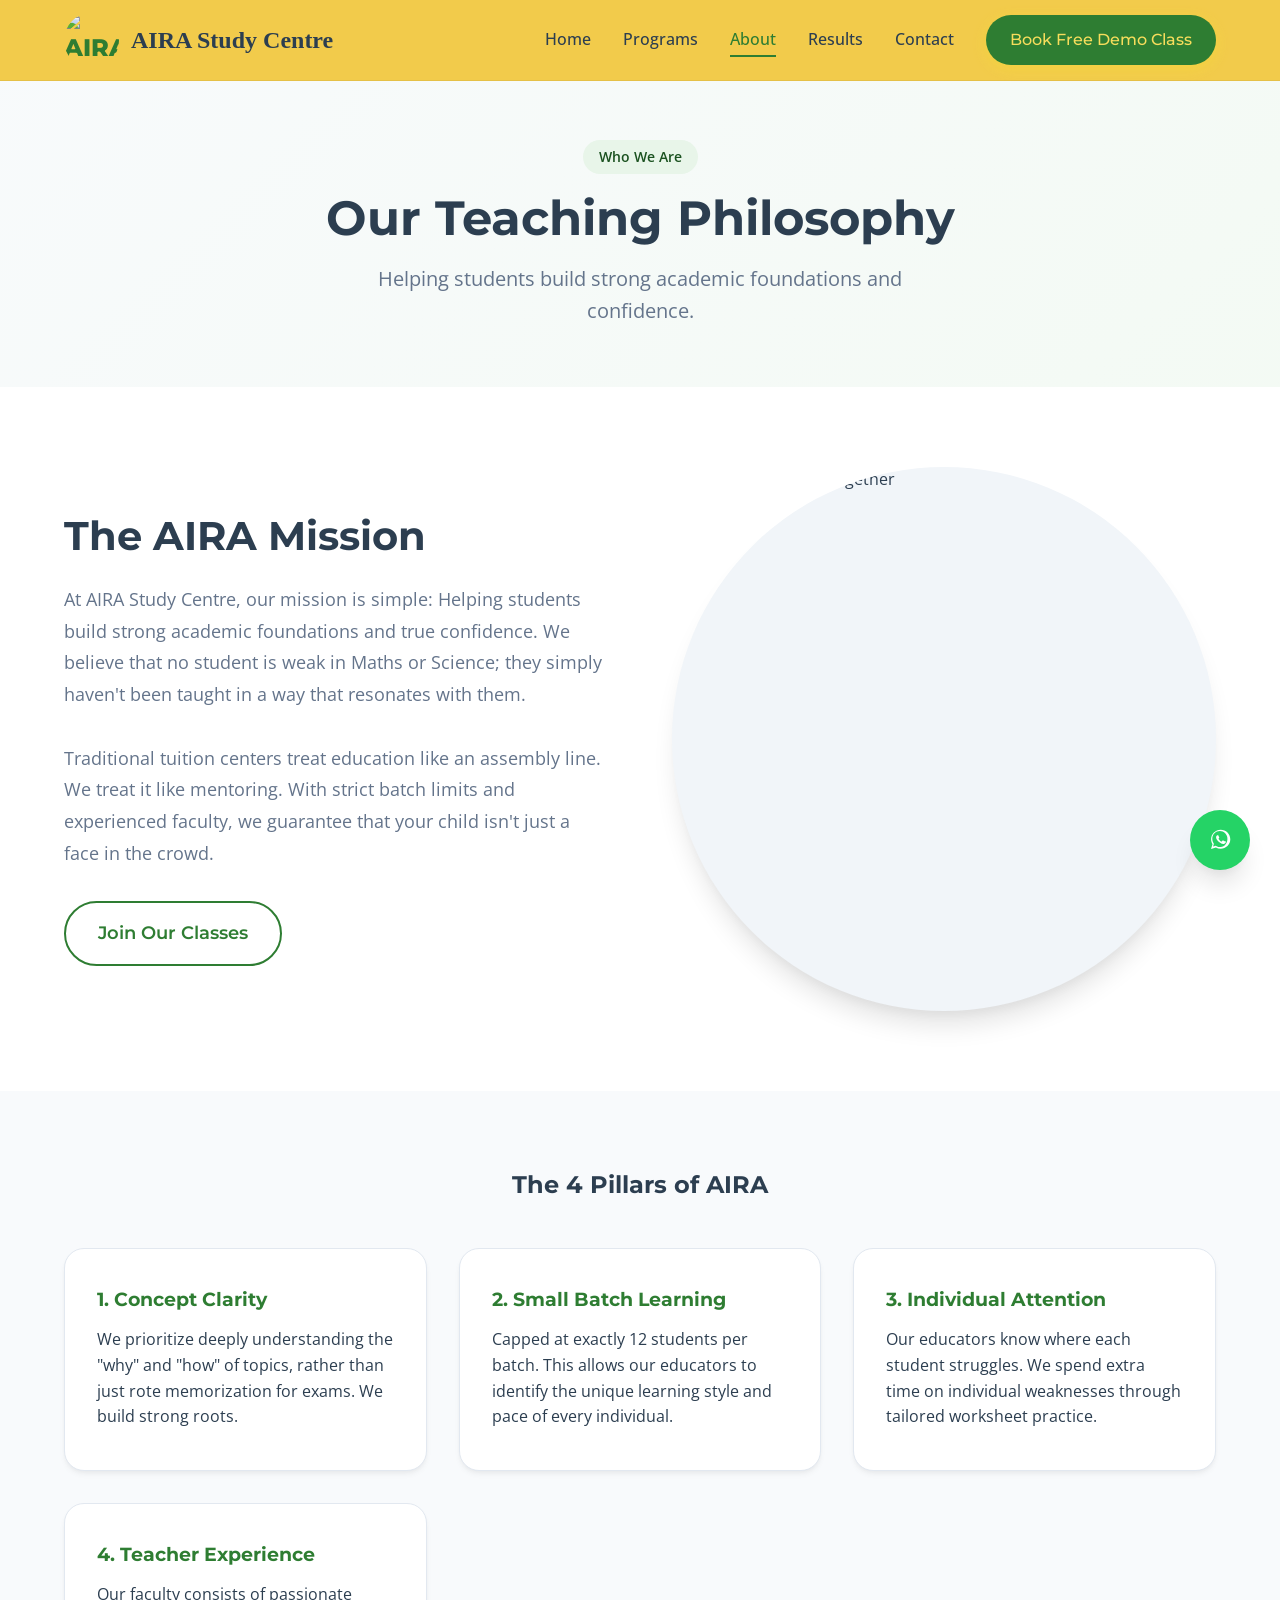
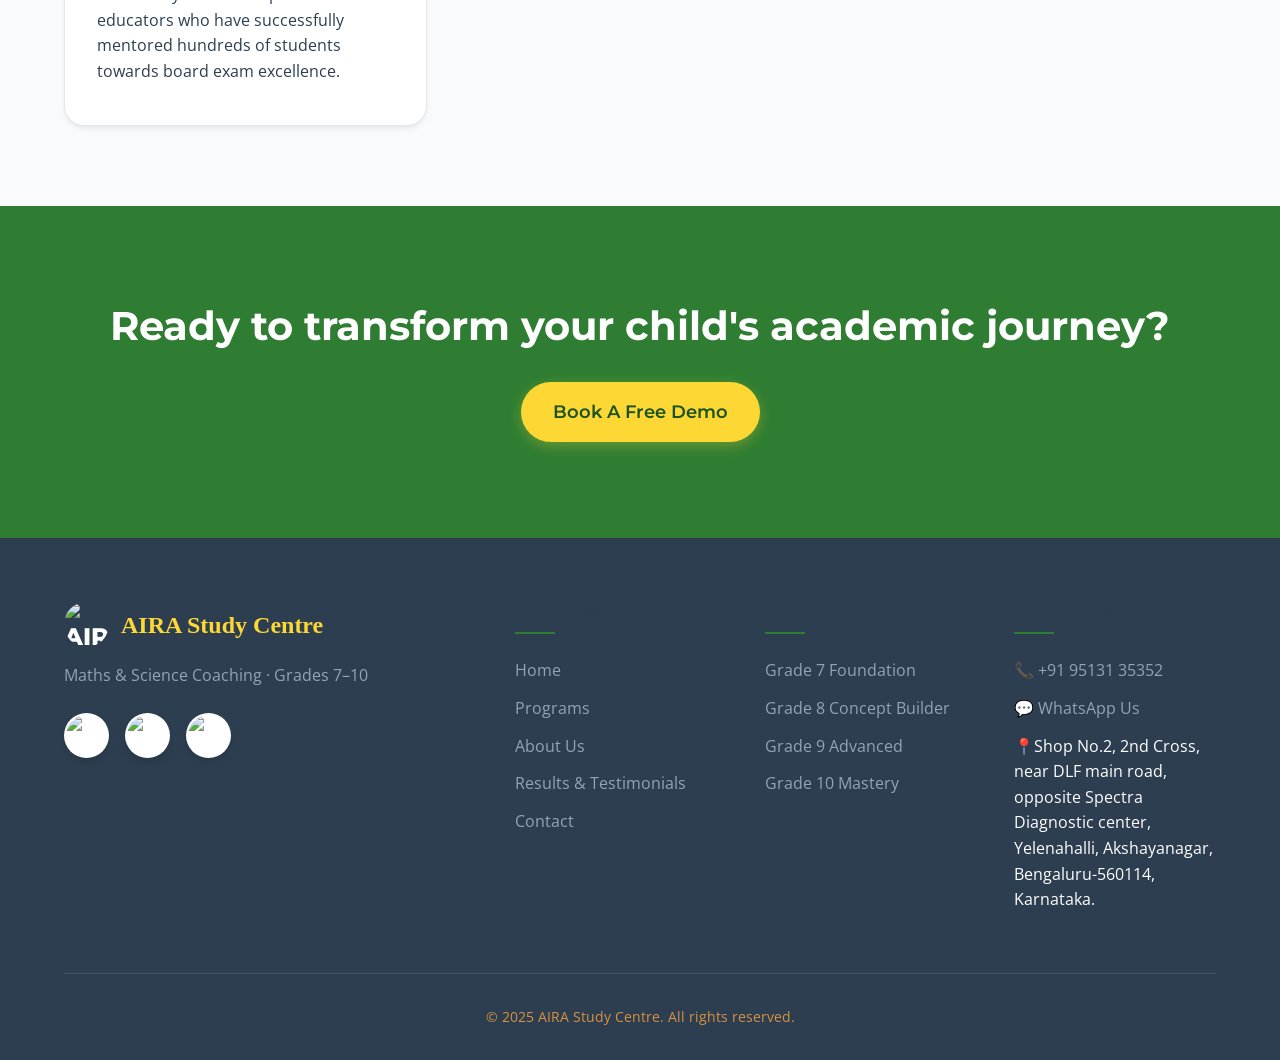
==== about.html @ 879f9d14 "Add files via upload" ====
<!DOCTYPE html>
<html lang="en">

<head>
    <meta charset="UTF-8">
    <meta name="viewport" content="width=device-width, initial-scale=1.0">
    <title>About Us | AIRA Study Centre</title>
    <link rel="stylesheet" href="style.css">
</head>

<body>

    <!-- Navigation Menu -->
    <nav class="navbar" id="navbar">
        <div class="container nav-inner">
            <a href="Aira_website.html" class="logo">
                <img src="Aira%20logo.png" alt="AIRA Logo" style="height: 55px; width: 55px; border-radius: 50%;">
                <span style="font-family: 'Libre Baskerville', serif; font-weight: 700;">AIRA Study Centre</span>
            </a>

            <button class="mobile-toggle" id="mobileToggle" aria-label="Toggle navigation">
                ☰
            </button>

            <div class="nav-links" id="navLinks">
                <a href="Aira_website.html">Home</a>
                <a href="programs.html">Programs</a>
                <a href="about.html" class="active">About</a>
                <a href="results.html">Results</a>
                <a href="contact.html">Contact</a>



                <div class="nav-actions">
                    <a href="contact.html" class="btn btn-primary" style="color: rgb(247, 221, 92);">Book Free Demo
                        Class</a>
                </div>
            </div>
        </div>
    </nav>

    <!-- Page Header -->
    <header class="page-header">
        <div class="container">
            <span class="section-tag">Who We Are</span>
            <h1 class="page-title">Our Teaching Philosophy</h1>
            <p class="page-subtitle">Helping students build strong academic foundations and confidence.</p>
        </div>
    </header>

    <section class="section">
        <div class="container">
            <div class="hero-grid">
                <div>
                    <h2 style="font-size: 2.5rem; margin-bottom: 1.5rem;">The AIRA Mission</h2>
                    <p style="font-size: 1.1rem; color: var(--text-muted); margin-bottom: 2rem; line-height: 1.8;">
                        At AIRA Study Centre, our mission is simple: Helping students build strong academic foundations
                        and true confidence. We believe that no student is weak in Maths or Science; they simply haven't
                        been taught in a way that resonates with them.
                    </p>
                    <p style="font-size: 1.1rem; color: var(--text-muted); margin-bottom: 2rem; line-height: 1.8;">
                        Traditional tuition centers treat education like an assembly line. We treat it like mentoring.
                        With strict batch limits and experienced faculty, we guarantee that your child isn't just a face
                        in the crowd.
                    </p>
                    <a href="contact.html" class="btn btn-outline btn-lg">Join Our Classes</a>
                </div>
                <div class="hero-image">
                    <div class="hero-img-wrap" style="aspect-ratio: 1; border-radius: 50%;">
                        <img src="https://images.unsplash.com/photo-1577896850844-59e312a0f8bf?auto=format&fit=crop&q=80&w=800"
                            alt="Students studying together" style="width: 100%; height: 100%; object-fit: cover;">
                    </div>
                </div>
            </div>
        </div>
    </section>

    <!-- Our Pillars -->
    <section class="section section-bg">
        <div class="container">
            <div class="section-header">
                <h2>The 4 Pillars of AIRA</h2>
            </div>
            <div class="problem-grid">
                <div class="problem-card" style="text-align: left;">
                    <h3 style="color: var(--primary); margin-bottom: 1rem;">1. Concept Clarity</h3>
                    <p>We prioritize deeply understanding the "why" and "how" of topics, rather than just rote
                        memorization for exams. We build strong roots.</p>
                </div>
                <div class="problem-card" style="text-align: left;">
                    <h3 style="color: var(--primary); margin-bottom: 1rem;">2. Small Batch Learning</h3>
                    <p>Capped at exactly 12 students per batch. This allows our educators to identify the unique
                        learning style and pace of every individual.</p>
                </div>
                <div class="problem-card" style="text-align: left;">
                    <h3 style="color: var(--primary); margin-bottom: 1rem;">3. Individual Attention</h3>
                    <p>Our educators know where each student struggles. We spend extra time on individual weaknesses
                        through tailored worksheet practice.</p>
                </div>
                <div class="problem-card" style="text-align: left;">
                    <h3 style="color: var(--primary); margin-bottom: 1rem;">4. Teacher Experience</h3>
                    <p>Our faculty consists of passionate educators who have successfully mentored hundreds of students
                        towards board exam excellence.</p>
                </div>
            </div>
        </div>
    </section>

    <!-- CTA -->
    <section class="cta-section">
        <div class="container">
            <h2>Ready to transform your child's academic journey?</h2>
            <div class="cta-btns">
                <a href="contact.html" class="btn btn-yellow btn-lg" style="color: var(--primary-dark)">Book A Free
                    Demo</a>
            </div>
        </div>
    </section>

    <!-- Footer -->
    <footer class="footer" style="margin-top: 0;">
        <div class="container">
            <div class="footer-grid">
                <div class="footer-brand">
                    <div class="logo">
                        <img src="Aira%20logo.png" alt="AIRA Logo"
                            style="height: 45px; width: 45px; border-radius: 50%;">
                        <span style="font-family: 'Libre Baskerville', serif; font-weight: 700;">AIRA Study
                            Centre</span>
                    </div>
                    <p>Maths & Science Coaching · Grades 7–10</p>
                    <div class="footer-socials">
                        <a href="https://www.facebook.com/airastudy.neetusharma/" target="_blank" title="Facebook">
                            <img src="FB.png" alt="Facebook">
                        </a>
                        <a href="https://www.instagram.com/airastudycentre/" target="_blank" title="Instagram">
                            <img src="IG.jpg" alt="Instagram">
                        </a>
                        <a href="https://www.youtube.com/@airastudycentre" target="_blank" title="YouTube">
                            <img src="YT.png" alt="YouTube">
                        </a>
                    </div>
                </div>
                <div>
                    <h4 class="footer-title">Quick Links</h4>
                    <ul class="footer-links">
                        <li><a href="Aira_website.html">Home</a></li>
                        <li><a href="programs.html">Programs</a></li>
                        <li><a href="about.html">About Us</a></li>
                        <li><a href="results.html">Results & Testimonials</a></li>
                        <li><a href="contact.html">Contact</a></li>
                    </ul>
                </div>
                <div>
                    <h4 class="footer-title">Programs</h4>
                    <ul class="footer-links">
                        <li><a href="programs.html">Grade 7 Foundation</a></li>
                        <li><a href="programs.html">Grade 8 Concept Builder</a></li>
                        <li><a href="programs.html">Grade 9 Advanced</a></li>
                        <li><a href="programs.html">Grade 10 Mastery</a></li>
                    </ul>
                </div>
                <div>
                    <h4 class="footer-title">Contact Us</h4>
                    <ul class="footer-links">
                        <li><a href="tel:+919513135352">📞 +91 95131 35352</a></li>
                        <li><a href="https://wa.me/919513135352?text=Hello,%20I%20want%20to%20know%20about%20AIRA%20Study%20Centre%20classes."
                                target="_blank">💬 WhatsApp Us</a></li>
                        <li>📍Shop No.2, 2nd Cross, near DLF main road, opposite
                            Spectra Diagnostic center, Yelenahalli, Akshayanagar, Bengaluru-560114, Karnataka.</li>
                    </ul>
                </div>
            </div>
            <div class="footer-bottom">
                <p>&copy; 2025 AIRA Study Centre. All rights reserved.</p>
            </div>
        </div>
    </footer>

    <!-- Floating WhatsApp -->
    <a href="https://wa.me/919999999999?text=Hello,%20I%20want%20to%20know%20about%20AIRA%20Study%20Centre%20classes."
        class="whatsapp-float" target="_blank" title="Chat on WhatsApp">
        <svg viewBox="0 0 32 32" fill="none" style="width: 32px; height: 32px;">
            <path
                d="M23.5 8.5C21.7 6.7 19.3 5.7 16.7 5.7C11.4 5.7 7.1 10 7.1 15.3C7.1 17.1 7.6 18.8 8.5 20.3L7 25L11.9 23.5C13.3 24.3 14.9 24.7 16.7 24.7C21.9 24.7 26.3 20.4 26.3 15.2C26.2 12.6 25.2 10.2 23.5 8.5ZM16.7 23.1C15.1 23.1 13.5 22.7 12.2 21.9L11.9 21.7L9.1 22.5L9.9 19.8L9.7 19.4C8.8 18 8.3 16.3 8.3 14.7C8.3 10.5 11.7 7.1 15.9 7.1C17.9 7.1 19.8 7.9 21.2 9.3C22.6 10.7 23.4 12.6 23.4 14.6C23.8 18.7 20.5 23.1 16.7 23.1ZM20.5 17.2C20.3 17.1 19.2 16.5 19 16.5C18.8 16.4 18.7 16.4 18.5 16.6C18.4 16.8 17.9 17.3 17.8 17.5C17.7 17.6 17.5 17.7 17.3 17.5C17.1 17.4 16.5 17.2 15.8 16.5C15.2 15.9 14.8 15.2 14.6 15C14.5 14.8 14.6 14.6 14.7 14.5L15 14.1C15.1 14 15.1 13.8 15.2 13.7C15.3 13.6 15.3 13.4 15.2 13.3C15.1 13.2 14.7 12.1 14.5 11.7C14.3 11.3 14.1 11.3 14 11.3H13.5C13.4 11.3 13.1 11.4 12.9 11.6C12.7 11.8 12.1 12.4 12.1 13.5C12.1 14.6 12.9 15.7 13 15.8C13.1 15.9 14.7 18.3 17 19.2C17.6 19.5 18 19.7 18.4 19.8C19 20 19.5 20 20 19.9C20.5 19.8 21.5 19.2 21.7 18.6C21.9 18 21.9 17.5 21.8 17.4C21.7 17.3 21.5 17.3 20.5 17.2Z"
                fill="white" />
        </svg>
    </a>

    <script src="script.js"></script>
</body>

</html>
---- style.css ----
/* Base Variables & Setup */
@import url('https://fonts.googleapis.com/css2?family=Montserrat:wght@500;600;700;800&family=Open+Sans:wght@400;500;600;700&display=swap');

:root {
  --primary: #2E7D32;
  --primary-dark: #1b5220;
  --primary-light: #e8f5e9;
  --secondary: #FDD835;
  --secondary-dark: #fbc02d;
  --bg: #FFFFFF;
  --text-main: #2c3e50;
  --text-muted: #64748b;
  --light-gray: #f8fafc;
  --border: #e2e8f0;
  --shadow-sm: 0 4px 6px -1px rgba(0, 0, 0, 0.05), 0 2px 4px -1px rgba(0, 0, 0, 0.03);
  --shadow-md: 0 10px 15px -3px rgba(0, 0, 0, 0.05), 0 4px 6px -2px rgba(0, 0, 0, 0.03);
  --shadow-lg: 0 20px 25px -5px rgba(0, 0, 0, 0.1), 0 10px 10px -5px rgba(0, 0, 0, 0.04);
  --radius-md: 12px;
  --radius-lg: 20px;
  --radius-full: 9999px;
  --transition: all 0.3s cubic-bezier(0.4, 0, 0.2, 1);
}

* {
  margin: 0;
  padding: 0;
  box-sizing: border-box;
}

html {
  font-family: 'Open Sans', sans-serif;
  color: var(--text-main);
  background: var(--bg);
  scroll-behavior: smooth;
  font-size: 16px;
}

body {
  line-height: 1.6;
  overflow-x: hidden;
}

h1,
h2,
h3,
h4,
h5,
h6 {
  font-family: 'Montserrat', sans-serif;
  font-weight: 700;
  line-height: 1.2;
  color: var(--text-main);
}

a {
  text-decoration: none;
  color: inherit;
  transition: var(--transition);
}

img {
  max-width: 100%;
  height: auto;
  display: block;
}

ul {
  list-style: none;
}

.container {
  width: 100%;
  max-width: 1200px;
  margin: 0 auto;
  padding: 0 1.5rem;
}

/* Utilities */
.text-center {
  text-align: center;
}

.mb-1 {
  margin-bottom: 0.5rem;
}

.mb-2 {
  margin-bottom: 1rem;
}

.mb-3 {
  margin-bottom: 1.5rem;
}

.mb-4 {
  margin-bottom: 2rem;
}

.mt-4 {
  margin-top: 2rem;
}

.text-primary {
  color: var(--primary);
}

/* Buttons */
.btn {
  display: inline-flex;
  align-items: center;
  justify-content: center;
  gap: 0.5rem;
  padding: 0.75rem 1.5rem;
  font-family: 'Montserrat', sans-serif;
  font-weight: 600;
  font-size: 1rem;
  border-radius: var(--radius-full);
  cursor: pointer;
  transition: var(--transition);
  border: none;
  outline: none;
}

.btn-primary {
  background: var(--primary);
  color: #fff;
  box-shadow: 0 4px 14px rgba(244, 227, 40, 0.3);
}

.btn-primary:hover {
  background: var(--primary-dark);
  transform: translateY(-2px);
  box-shadow: 0 6px 20px rgba(58, 189, 22, 0.4);
}

.btn-yellow {
  background: var(--secondary);
  color: var(--text-main);
  box-shadow: 0 4px 14px rgba(253, 216, 53, 0.3);
}

.btn-yellow:hover {
  background: var(--secondary-dark);
  transform: translateY(-2px);
  box-shadow: 0 6px 20px rgba(253, 216, 53, 0.4);
}

.btn-outline {
  background: transparent;
  color: var(--primary);
  border: 2px solid var(--primary);
}

.btn-outline:hover {
  background: var(--primary-light);
}

.btn-lg {
  padding: 1rem 2rem;
  font-size: 1.125rem;
}

.btn-full {
  width: 100%;
}

/* Navbar */
.navbar {
  position: fixed;
  top: 0;
  left: 0;
  width: 100%;
  z-index: 100;
  background: rgba(242, 201, 66, 0.95);
  backdrop-filter: blur(10px);
  border-bottom: 1px solid rgba(0, 0, 0, 0.05);
  transition: var(--transition);
}

.navbar.scrolled {
  box-shadow: var(--shadow-sm);
}

.nav-inner {
  gap: 1rem;
  display: flex;
  align-items: center;
  justify-content: space-between;
  height: 80px;
}

.logo {
  display: flex;
  align-items: center;
  gap: 0.75rem;
  font-family: 'Montserrat', sans-serif;
  font-size: 1.5rem;
  font-weight: 800;
  color: var(--primary);
}

.logo span {
  color: var(--text-main);
}

.nav-links {
  display: flex;
  align-items: center;
  gap: 2rem;
}

.nav-links a {
  font-weight: 500;
  color: var(--text-main);
  position: relative;
}

.nav-links a::after {
  content: '';
  position: absolute;
  bottom: -4px;
  left: 0;
  width: 0;
  height: 2px;
  background: var(--primary);
  transition: var(--transition);
}

.nav-links a:hover::after,
.nav-links a.active::after {
  width: 100%;
}

.nav-links a:hover,
.nav-links a.active {
  color: var(--primary);
}

.nav-actions {
  display: flex;
  align-items: center;
  gap: 1rem;
}

.mobile-toggle {
  display: none;
  background: none;
  border: none;
  font-size: 1.5rem;
  color: var(--text-main);
  cursor: pointer;
}

/* Page Header */
.page-header {
  padding: 140px 0 60px;
  background: linear-gradient(135deg, var(--light-gray) 0%, rgba(232, 245, 233, 0.5) 100%);
  text-align: center;
}

.page-title {
  font-size: 3rem;
  margin-bottom: 1rem;
}

.page-subtitle {
  font-size: 1.25rem;
  color: var(--text-muted);
  max-width: 600px;
  margin: 0 auto;
}

/* Forms */
.form-group {
  margin-bottom: 1.5rem;
}

.form-group label {
  display: block;
  font-weight: 600;
  margin-bottom: 0.5rem;
  font-size: 0.95rem;
}

.form-control {
  width: 100%;
  padding: 0.875rem 1.25rem;
  border: 1px solid var(--border);
  border-radius: var(--radius-md);
  font-family: inherit;
  font-size: 1rem;
  transition: var(--transition);
  background: var(--bg);
}

.form-control:focus {
  outline: none;
  border-color: var(--primary);
  box-shadow: 0 0 0 3px var(--primary-light);
}

textarea.form-control {
  resize: vertical;
  min-height: 120px;
}

/* Floating WhatsApp */
.whatsapp-float {
  position: fixed;
  bottom: 30px;
  right: 30px;
  width: 60px;
  height: 60px;
  background-color: #25D366;
  color: white;
  border-radius: 50%;
  display: flex;
  align-items: center;
  justify-content: center;
  font-size: 30px;
  box-shadow: var(--shadow-lg);
  z-index: 100;
  transition: var(--transition);
  animation: bounce 2s infinite;
}

.whatsapp-float:hover {
  transform: scale(1.1);
  background-color: #1ebe57;
}

@keyframes bounce {

  0%,
  20%,
  50%,
  80%,
  100% {
    transform: translateY(0);
  }

  40% {
    transform: translateY(-10px);
  }

  60% {
    transform: translateY(-5px);
  }
}

/* Footer */
.footer {
  background: var(--text-main);
  color: #fff;
  padding: 4rem 0 2rem;
  margin-top: 4rem;
}

.footer-grid {
  display: grid;
  grid-template-columns: 2fr 1fr 1fr 1fr;
  gap: 3rem;
  margin-bottom: 3rem;
}

.footer-brand .logo {
  color: #fff;
  margin-bottom: 1rem;
}

.footer-brand .logo span {
  color: var(--secondary);
}

.footer-brand p {
  color: #94a3b8;
  margin-bottom: 1.5rem;
}

.footer-socials {
  display: flex;
  gap: 1rem;
}

.footer-socials a {
  width: 45px;
  height: 45px;
  border-radius: 50%;
  background: #ffffff;
  display: flex;
  align-items: center;
  justify-content: center;
  transition: var(--transition);
  overflow: hidden;
  box-shadow: 0 4px 6px rgba(0, 0, 0, 0.1);
}

.footer-socials a:hover {
  transform: translateY(-4px);
  box-shadow: 0 6px 12px rgba(0, 0, 0, 0.2);
}

.footer-socials img {
  width: 100%;
  height: 100%;
  object-fit: cover;
  transition: var(--transition);
}

.footer-socials a:hover img {
  transform: scale(1.1);
}

.footer-title {
  font-size: 1.25rem;
  margin-bottom: 1.5rem;
  position: relative;
  padding-bottom: 0.5rem;
}

.footer-title::after {
  content: '';
  position: absolute;
  bottom: 0;
  left: 0;
  width: 40px;
  height: 2px;
  background: var(--primary);
}

.footer-links li {
  margin-bottom: 0.75rem;
}

.footer-links a {
  color: #94a3b8;
}

.footer-links a:hover {
  color: #fff;
  padding-left: 0.5rem;
}

.footer-bottom {
  border-top: 1px solid rgba(255, 255, 255, 0.1);
  padding-top: 2rem;
  text-align: center;
  color: #d79242;
  font-size: 0.875rem;
}

/* Section Shared */
.section {
  padding: 5rem 0;
}

.section-bg {
  background: var(--light-gray);
}

.section-header {
  text-align: center;
  max-width: 700px;
  margin: 0 auto 3rem;
}

.section-tag {
  display: inline-block;
  padding: 0.35rem 1rem;
  background: var(--primary-light);
  color: var(--primary-dark);
  border-radius: var(--radius-full);
  font-size: 0.875rem;
  font-weight: 600;
  margin-bottom: 1rem;
}

/* --- Homepage specific --- */
/* Hero */
.hero {
  padding: 160px 0 80px;
  min-height: 90vh;
  display: flex;
  align-items: center;
  position: relative;
  background: linear-gradient(135deg, rgba(255, 255, 255, 1) 0%, rgba(248, 250, 252, 1) 100%);
  overflow: hidden;
}

.hero-shape {
  position: absolute;
  border-radius: 50%;
  filter: blur(80px);
  z-index: 0;
  opacity: 0.4;
}

.hero-shape-1 {
  width: 400px;
  height: 400px;
  background: var(--primary-light);
  top: -100px;
  right: -50px;
}

.hero-shape-2 {
  width: 300px;
  height: 300px;
  background: rgba(253, 216, 53, 0.2);
  bottom: -50px;
  left: -50px;
}

.hero-grid {
  display: grid;
  grid-template-columns: 1fr 1fr;
  gap: 4rem;
  align-items: center;
  position: relative;
  z-index: 1;
}

.hero-content h1 {
  font-size: 3.5rem;
  line-height: 1.1;
  margin-bottom: 1.5rem;
}

.hero-content h1 span {
  color: var(--primary);
}

.hero-content h1 em {
  font-style: normal;
  position: relative;
  display: inline-block;
}

.hero-content h1 em::after {
  content: '';
  position: absolute;
  bottom: 8px;
  left: 0;
  width: 100%;
  height: 12px;
  background: var(--secondary);
  z-index: -1;
  border-radius: 4px;
}

.hero-content p {
  font-size: 1.25rem;
  color: var(--text-muted);
  margin-bottom: 2rem;
  max-width: 90%;
}

.hero-btns {
  display: flex;
  gap: 1rem;
}

.hero-image {
  position: relative;
}

.hero-img-wrap {
  border-radius: var(--radius-lg);
  overflow: hidden;
  box-shadow: var(--shadow-lg);
  background: #f1f5f9;
  /* fallback */
  aspect-ratio: 4/3;
  display: flex;
  align-items: center;
  justify-content: center;
}

.hero-float-card {
  position: absolute;
  background: var(--bg);
  padding: 1rem 1.5rem;
  border-radius: var(--radius-md);
  box-shadow: var(--shadow-md);
  display: flex;
  align-items: center;
  gap: 1rem;
  animation: float 4s ease-in-out infinite;
}

.float-1 {
  top: 10%;
  left: -10%;
}

.float-2 {
  bottom: 10%;
  right: -5%;
  animation-delay: 2s;
}

.float-icon {
  width: 40px;
  height: 40px;
  border-radius: 50%;
  background: var(--primary-light);
  display: flex;
  align-items: center;
  justify-content: center;
  color: var(--primary);
  font-size: 1.25rem;
}

@keyframes float {
  0% {
    transform: translateY(0px);
  }

  50% {
    transform: translateY(-15px);
  }

  100% {
    transform: translateY(0px);
  }
}

/* Parent Problem Section */
.problem-grid {
  display: grid;
  grid-template-columns: repeat(auto-fit, minmax(280px, 1fr));
  gap: 2rem;
}

.problem-card {
  background: var(--bg);
  padding: 2.5rem 2rem;
  border-radius: var(--radius-lg);
  box-shadow: var(--shadow-sm);
  transition: var(--transition);
  border: 1px solid var(--border);
  text-align: center;
}

.problem-card:hover {
  transform: translateY(-5px);
  box-shadow: var(--shadow-md);
  border-color: var(--primary-light);
}

.problem-icon {
  width: 70px;
  height: 70px;
  margin: 0 auto 1.5rem;
  background: #fff3f3;
  color: #ef4444;
  border-radius: 50%;
  display: flex;
  align-items: center;
  justify-content: center;
  font-size: 2rem;
}

.problem-transition {
  text-align: center;
  margin-top: 4rem;
  padding: 2rem;
  background: var(--primary-light);
  border-radius: var(--radius-lg);
  font-size: 1.25rem;
  font-weight: 600;
  color: var(--primary-dark);
}

/* Why Choose Us */
.feature-grid {
  display: grid;
  grid-template-columns: repeat(auto-fit, minmax(300px, 1fr));
  gap: 2rem;
}

.feature-card {
  background: var(--bg);
  padding: 2rem;
  border-radius: var(--radius-md);
  box-shadow: var(--shadow-sm);
  display: flex;
  gap: 1.5rem;
  transition: var(--transition);
}

.feature-card:hover {
  transform: translateY(-5px);
  box-shadow: var(--shadow-md);
}

.feature-icon-wrap {
  flex-shrink: 0;
  width: 60px;
  height: 60px;
  background: var(--primary-light);
  border-radius: var(--radius-md);
  display: flex;
  align-items: center;
  justify-content: center;
  color: var(--primary);
  font-size: 1.75rem;
}

/* Program Cards */
.program-card {
  background: var(--bg);
  border-radius: var(--radius-lg);
  overflow: hidden;
  box-shadow: var(--shadow-sm);
  transition: var(--transition);
  border: 1px solid var(--border);
  display: flex;
  flex-direction: column;
}

.program-card:hover {
  transform: translateY(-10px);
  box-shadow: var(--shadow-lg);
  border-color: var(--primary);
}

.program-header {
  padding: 2rem;
  background: var(--light-gray);
  border-bottom: 1px solid var(--border);
  text-align: center;
}

.program-grade {
  font-family: 'Montserrat', sans-serif;
  font-size: 2.5rem;
  font-weight: 800;
  color: var(--primary);
  margin-bottom: 0.5rem;
}

.program-body {
  padding: 2rem;
  flex-grow: 1;
  display: flex;
  flex-direction: column;
}

.program-desc {
  color: var(--text-muted);
  margin-bottom: 1.5rem;
  flex-grow: 1;
}

/* 5 Steps */
.process-wrap {
  display: flex;
  justify-content: space-between;
  align-items: flex-start;
  position: relative;
  max-width: 1000px;
  margin: 0 auto;
}

.process-line {
  position: absolute;
  top: 40px;
  left: 50px;
  right: 50px;
  height: 2px;
  background: var(--primary-light);
  z-index: 1;
}

.process-step {
  text-align: center;
  position: relative;
  z-index: 2;
  width: 150px;
}

.process-num {
  width: 80px;
  height: 80px;
  background: var(--bg);
  border: 4px solid var(--primary);
  color: var(--primary);
  font-size: 2rem;
  font-weight: 800;
  border-radius: 50%;
  display: flex;
  align-items: center;
  justify-content: center;
  margin: 0 auto 1rem;
  box-shadow: var(--shadow-sm);
  transition: var(--transition);
}

.process-step:hover .process-num {
  background: var(--primary);
  color: #fff;
  transform: scale(1.1);
}

.process-title {
  font-weight: 600;
  font-size: 1.1rem;
}

/* Testimonials */
.testi-grid {
  display: grid;
  grid-template-columns: repeat(auto-fit, minmax(320px, 1fr));
  gap: 2rem;
}

.testi-card {
  background: var(--bg);
  padding: 2.5rem;
  border-radius: var(--radius-lg);
  box-shadow: var(--shadow-sm);
  position: relative;
}

.testi-quote {
  font-size: 4rem;
  color: var(--primary-light);
  position: absolute;
  top: 1rem;
  right: 2rem;
  font-family: serif;
  line-height: 1;
}

.stars {
  color: var(--secondary-dark);
  margin-bottom: 1rem;
  font-size: 1.25rem;
}

.testi-content {
  font-size: 1.1rem;
  font-style: italic;
  margin-bottom: 1.5rem;
  position: relative;
  z-index: 1;
}

.testi-author {
  display: flex;
  align-items: center;
  gap: 1rem;
}

.author-img {
  width: 50px;
  height: 50px;
  border-radius: 50%;
  background: var(--light-gray);
  display: flex;
  align-items: center;
  justify-content: center;
  font-weight: bold;
  color: var(--text-muted);
}

.author-info h4 {
  margin: 0;
  font-size: 1rem;
}

.author-info span {
  font-size: 0.85rem;
  color: var(--text-muted);
}

/* CTA Section */
.cta-section {
  background: var(--primary);
  padding: 6rem 0;
  text-align: center;
  color: #fff;
  position: relative;
  overflow: hidden;
}

.cta-section h2 {
  color: #fff;
  font-size: 2.5rem;
  margin-bottom: 1rem;
}

.cta-btns {
  display: flex;
  gap: 1rem;
  justify-content: center;
  margin-top: 2rem;
}

.social-logos img {
  width: 50px;
  height: 50px;
  margin: 0 10px;
}

/* Responsive */
@media (max-width: 992px) {
  .hero-grid {
    grid-template-columns: 1fr;
    text-align: center;
  }

  .hero-content p {
    margin: 0 auto 2rem;
  }

  .hero-btns {
    justify-content: center;
  }

  .hero-float-card.float-1 {
    top: -20px;
    left: 0;
  }

  .hero-float-card.float-2 {
    bottom: -20px;
    right: 0;
  }

  .process-wrap {
    flex-direction: column;
    align-items: center;
    gap: 3rem;
  }

  .process-line {
    display: none;
  }
}

@media (max-width: 768px) {

  .navbar .nav-links,
  .navbar .nav-actions .btn-primary {
    display: none;
  }

  .navbar .mobile-toggle {
    display: block;
  }

  .hero-content h1 {
    font-size: 2.5rem;
  }

  .footer-grid {
    grid-template-columns: 1fr;
    gap: 2rem;
  }

  .cta-btns {
    flex-direction: column;
    padding: 0 2rem;
  }

  /* Mobile Menu active state */
  .nav-menu-active {
    position: absolute;
    top: 80px;
    left: 0;
    width: 100%;
    background: #fff;
    padding: 2rem;
    box-shadow: var(--shadow-md);
    display: flex !important;
    flex-direction: column;
    align-items: flex-start;
  }
}

/* Override Footer Socials for circular logos */
.footer-socials a {
  width: 45px;
  height: 45px;
  overflow: hidden;
  border: 2px solid transparent;
  padding: 0;
}

.footer-socials a:hover {
  border-color: #fff;
  background: transparent;
  box-shadow: 0 4px 10px rgba(0, 0, 0, 0.3);
}

.footer-socials img {
  width: 100%;
  height: 100%;
  object-fit: cover;
  transition: transform 0.3s ease;
  display: block;
}

.footer-socials a:hover img {
  transform: scale(1.1);
}
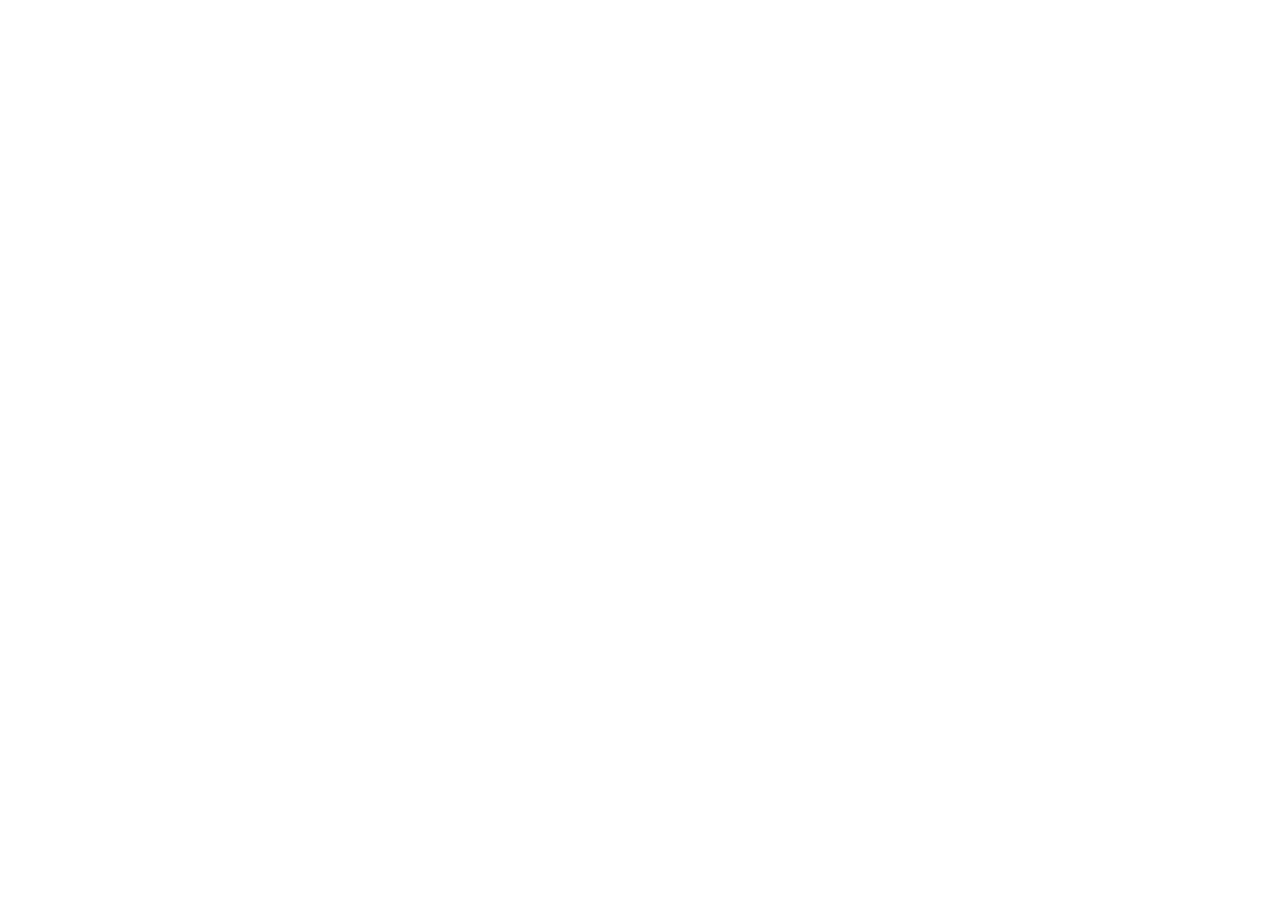
==== commit f6bf509a: "updatee" ====
--- a/about.html
+++ b/about.html
@@ -5,6 +5,10 @@
     <meta charset="UTF-8">
     <meta name="viewport" content="width=device-width, initial-scale=1.0">
     <title>About Us | AIRA Study Centre</title>
+    <!-- [Module 3.5] HTTPS Redirect -->
+    <script>if(location.protocol==='http:'&&location.hostname!=='localhost'){location.replace('https://'+location.host+location.pathname+location.search)}</script>
+    <!-- [Module 3.1] Fallback CSP for local dev -->
+    <meta http-equiv="Content-Security-Policy" content="default-src 'self'; script-src 'self' https://cdnjs.cloudflare.com https://unpkg.com https://www.googletagmanager.com https://static.hotjar.com https://www.google.com https://www.gstatic.com 'unsafe-inline'; style-src 'self' https://fonts.googleapis.com 'unsafe-inline'; font-src 'self' https://fonts.gstatic.com; img-src 'self' data: https://images.unsplash.com https://www.google.com; connect-src 'self' https://script.google.com https://www.google-analytics.com https://*.supabase.co; frame-src https://www.google.com;">
     <link rel="stylesheet" href="style.css">
 </head>
 
@@ -13,8 +17,10 @@
     <!-- Navigation Menu -->
     <nav class="navbar" id="navbar">
         <div class="container nav-inner">
-            <a href="Aira_website.html" class="logo">
-                <img src="Aira%20logo.png" alt="AIRA Logo" style="height: 55px; width: 55px; border-radius: 50%;">
+            <a href="Aira_website.html" class="logo" style="display: flex; align-items: center; gap: 8px;">
+                <div class="nav-logo-circle">
+                    <img src="Aira%20logo.png" alt="AIRA Logo">
+                </div>
                 <span style="font-family: 'Libre Baskerville', serif; font-weight: 700;">AIRA Study Centre</span>
             </a>
 
@@ -29,10 +35,8 @@
                 <a href="results.html">Results</a>
                 <a href="contact.html">Contact</a>
 
-
-
                 <div class="nav-actions">
-                    <a href="contact.html" class="btn btn-primary" style="color: rgb(247, 221, 92);">Book Free Demo
+                    <a href="contact.html" style="color: rgb(234, 210, 72);" class="btn btn-primary">Book Free Demo
                         Class</a>
                 </div>
             </div>
@@ -66,9 +70,14 @@
                     <a href="contact.html" class="btn btn-outline btn-lg">Join Our Classes</a>
                 </div>
                 <div class="hero-image">
-                    <div class="hero-img-wrap" style="aspect-ratio: 1; border-radius: 50%;">
-                        <img src="https://images.unsplash.com/photo-1577896850844-59e312a0f8bf?auto=format&fit=crop&q=80&w=800"
-                            alt="Students studying together" style="width: 100%; height: 100%; object-fit: cover;">
+                    <div class="hero-img-wrap"
+                        style="aspect-ratio: 1; border-radius: 50%; display: flex; align-items: center; justify-content: center; overflow: hidden; background: rgba(255,255,255,0.9);">
+                        <img src="Aira logo.png" alt="AIRA Study Centre Logo" style="width: 200%; height: 200%; object-fit: contain;
+                        position: relative;
+                        top: 0px;
+                        left: -8%;
+                        transform: translate(0px, 0px);
+                        ">
                     </div>
                 </div>
             </div>
@@ -81,7 +90,7 @@
             <div class="section-header">
                 <h2>The 4 Pillars of AIRA</h2>
             </div>
-            <div class="problem-grid">
+            <div class="problem-grid" style="grid-template-columns: repeat(2, 1fr); row-gap: 3rem;">
                 <div class="problem-card" style="text-align: left;">
                     <h3 style="color: var(--primary); margin-bottom: 1rem;">1. Concept Clarity</h3>
                     <p>We prioritize deeply understanding the "why" and "how" of topics, rather than just rote
@@ -99,7 +108,8 @@
                 </div>
                 <div class="problem-card" style="text-align: left;">
                     <h3 style="color: var(--primary); margin-bottom: 1rem;">4. Teacher Experience</h3>
-                    <p>Our faculty consists of passionate educators who have successfully mentored hundreds of students
+                    <p>Our faculty consists of passionate educators who have successfully mentored hundreds of
+                        students
                         towards board exam excellence.</p>
                 </div>
             </div>
@@ -111,7 +121,7 @@
         <div class="container">
             <h2>Ready to transform your child's academic journey?</h2>
             <div class="cta-btns">
-                <a href="contact.html" class="btn btn-yellow btn-lg" style="color: var(--primary-dark)">Book A Free
+                <a href="contact.html" style="color: rgb(255, 255, 255);" class="btn btn-yellow btn-lg">Book A Free
                     Demo</a>
             </div>
         </div>
@@ -123,8 +133,9 @@
             <div class="footer-grid">
                 <div class="footer-brand">
                     <div class="logo">
-                        <img src="Aira%20logo.png" alt="AIRA Logo"
-                            style="height: 45px; width: 45px; border-radius: 50%;">
+                        <div class="nav-logo-circle">
+                            <img src="Aira%20logo.png" alt="AIRA Logo">
+                        </div>
                         <span style="font-family: 'Libre Baskerville', serif; font-weight: 700;">AIRA Study
                             Centre</span>
                     </div>
@@ -187,7 +198,35 @@
         </svg>
     </a>
 
+    <!-- CDN Dependencies -->
+    <script src="https://cdnjs.cloudflare.com/ajax/libs/gsap/3.12.5/gsap.min.js"></script>
+    <script src="https://cdnjs.cloudflare.com/ajax/libs/gsap/3.12.5/ScrollTrigger.min.js"></script>
+    <script src="https://unpkg.com/lenis@1.0.42/dist/lenis.min.js"></script>
+
+    <!-- App Scripts -->
     <script src="script.js"></script>
+    <script src="smooth-scroll.js"></script>
+    <script src="cursor.js"></script>
+    <script src="animations.js"></script>
+
+    <!-- [Module 1.2] Core Web Vitals -->
+    <script src="https://unpkg.com/web-vitals@3/dist/web-vitals.iife.js"></script>
+    <script src="web-vitals-report.js"></script>
+
+    <!-- [Module 1.1+1.4] Analytics & Consent -->
+    <script src="analytics.js"></script>
+    <script src="consent-banner.js"></script>
+
+    <!-- [Module 3.2] reCAPTCHA v3 -->
+    <script src="https://www.google.com/recaptcha/api.js?render=YOUR_RECAPTCHA_SITE_KEY"></script>
+
+    <!-- [Module 3.3] Input Sanitization -->
+    <script src="sanitize.js"></script>
+
+    <!-- [Module 2+4] Form Handler & Offline Queue -->
+    <script src="https://unpkg.com/idb-keyval@6/dist/umd.js"></script>
+    <script src="offline-queue.js"></script>
+    <script src="form-handler.js"></script>
 </body>
 
 </html>
--- a/style.css
+++ b/style.css
@@ -1,43 +1,85 @@
-/* Base Variables & Setup */
-@import url('https://fonts.googleapis.com/css2?family=Montserrat:wght@500;600;700;800&family=Open+Sans:wght@400;500;600;700&display=swap');
-
+/* ============================================
+   AIRA Study Centre — Premium 3D Theme
+   Light mode + Glassmorphism + Motion Design
+   Original white/green/yellow palette preserved
+   ============================================ */
+
+@import url('https://fonts.googleapis.com/css2?family=Inter:wght@300;400;500;600;700;800;900&family=Space+Grotesk:wght@400;500;600;700&family=Montserrat:wght@500;600;700;800&family=Open+Sans:wght@400;500;600;700&family=Libre+Baskerville:wght@400;700&display=swap');
+
+/* ---------- CSS VARIABLES ---------- */
 :root {
   --primary: #2E7D32;
   --primary-dark: #1b5220;
   --primary-light: #e8f5e9;
+  --primary-glow: rgba(46, 125, 50, 0.25);
   --secondary: #FDD835;
   --secondary-dark: #fbc02d;
+
+  /* Light theme — original palette */
   --bg: #FFFFFF;
+  --bg-surface: #f8fafc;
+  --bg-card: rgba(255, 255, 255, 0.85);
+  --bg-glass: rgba(255, 255, 255, 0.6);
+  --bg-glass-hover: rgba(255, 255, 255, 0.8);
+
   --text-main: #2c3e50;
   --text-muted: #64748b;
+  --text-accent: #334155;
+
   --light-gray: #f8fafc;
   --border: #e2e8f0;
+  --border-hover: #cbd5e1;
+
   --shadow-sm: 0 4px 6px -1px rgba(0, 0, 0, 0.05), 0 2px 4px -1px rgba(0, 0, 0, 0.03);
-  --shadow-md: 0 10px 15px -3px rgba(0, 0, 0, 0.05), 0 4px 6px -2px rgba(0, 0, 0, 0.03);
+  --shadow-md: 0 10px 15px -3px rgba(0, 0, 0, 0.08), 0 4px 6px -2px rgba(0, 0, 0, 0.04);
   --shadow-lg: 0 20px 25px -5px rgba(0, 0, 0, 0.1), 0 10px 10px -5px rgba(0, 0, 0, 0.04);
+  --shadow-glow: 0 0 40px rgba(46, 125, 50, 0.1);
+
+  --radius-sm: 8px;
   --radius-md: 12px;
   --radius-lg: 20px;
   --radius-full: 9999px;
-  --transition: all 0.3s cubic-bezier(0.4, 0, 0.2, 1);
-}
-
-* {
+
+  --transition: all 0.4s cubic-bezier(0.4, 0, 0.2, 1);
+  --transition-fast: all 0.2s cubic-bezier(0.4, 0, 0.2, 1);
+}
+
+/* ---------- RESET & BASE ---------- */
+*,
+*::before,
+*::after {
   margin: 0;
   padding: 0;
   box-sizing: border-box;
 }
 
 html {
-  font-family: 'Open Sans', sans-serif;
+  font-family: 'Open Sans', 'Inter', -apple-system, BlinkMacSystemFont, sans-serif;
   color: var(--text-main);
   background: var(--bg);
+  font-size: 16px;
   scroll-behavior: smooth;
-  font-size: 16px;
+  -webkit-font-smoothing: antialiased;
+  -moz-osx-font-smoothing: grayscale;
 }
 
 body {
   line-height: 1.6;
   overflow-x: hidden;
+  background: var(--bg);
+  cursor: none;
+}
+
+/* Noise grain overlay */
+body::after {
+  content: '';
+  position: fixed;
+  inset: 0;
+  z-index: 9999;
+  pointer-events: none;
+  opacity: 0.02;
+  background-image: url("data:image/svg+xml,%3Csvg viewBox='0 0 256 256' xmlns='http://www.w3.org/2000/svg'%3E%3Cfilter id='noise'%3E%3CfeTurbulence type='fractalNoise' baseFrequency='0.9' numOctaves='4' stitchTiles='stitch'/%3E%3C/filter%3E%3Crect width='100%25' height='100%25' filter='url(%23noise)'/%3E%3C/svg%3E");
+  background-size: 128px;
 }
 
 h1,
@@ -46,7 +88,7 @@
 h4,
 h5,
 h6 {
-  font-family: 'Montserrat', sans-serif;
+  font-family: 'Montserrat', 'Space Grotesk', sans-serif;
   font-weight: 700;
   line-height: 1.2;
   color: var(--text-main);
@@ -55,7 +97,7 @@
 a {
   text-decoration: none;
   color: inherit;
-  transition: var(--transition);
+  transition: var(--transition-fast);
 }
 
 img {
@@ -75,7 +117,7 @@
   padding: 0 1.5rem;
 }
 
-/* Utilities */
+/* ---------- UTILITIES ---------- */
 .text-center {
   text-align: center;
 }
@@ -96,6 +138,10 @@
   margin-bottom: 2rem;
 }
 
+.mt-2 {
+  margin-top: 1rem;
+}
+
 .mt-4 {
   margin-top: 2rem;
 }
@@ -104,7 +150,75 @@
   color: var(--primary);
 }
 
-/* Buttons */
+.text-muted {
+  color: var(--text-muted);
+}
+
+/* ---------- CUSTOM CURSOR ---------- */
+.cursor-dot {
+  position: fixed;
+  top: -5px;
+  left: -5px;
+  width: 10px;
+  height: 10px;
+  background: var(--primary);
+  border-radius: 50%;
+  pointer-events: none;
+  z-index: 99999;
+  transition: width 0.3s ease, height 0.3s ease, background 0.3s ease;
+  mix-blend-mode: difference;
+}
+
+.cursor-ring {
+  position: fixed;
+  top: -20px;
+  left: -20px;
+  width: 40px;
+  height: 40px;
+  border: 2px solid rgba(46, 125, 50, 0.4);
+  border-radius: 50%;
+  pointer-events: none;
+  z-index: 99998;
+  transition: width 0.4s ease, height 0.4s ease, border-color 0.3s ease;
+}
+
+.cursor-dot.cursor-hover {
+  width: 16px;
+  height: 16px;
+  top: -8px;
+  left: -8px;
+  background: var(--secondary);
+}
+
+.cursor-ring.cursor-hover {
+  width: 60px;
+  height: 60px;
+  top: -30px;
+  left: -30px;
+  border-color: var(--secondary-dark);
+}
+
+.cursor-dot.cursor-click {
+  transform: scale(0.5);
+}
+
+.cursor-ring.cursor-click {
+  transform: scale(0.8);
+}
+
+@media (hover: none) and (pointer: coarse) {
+
+  .cursor-dot,
+  .cursor-ring {
+    display: none !important;
+  }
+
+  body {
+    cursor: auto;
+  }
+}
+
+/* ---------- BUTTONS ---------- */
 .btn {
   display: inline-flex;
   align-items: center;
@@ -115,22 +229,38 @@
   font-weight: 600;
   font-size: 1rem;
   border-radius: var(--radius-full);
-  cursor: pointer;
+  cursor: none;
   transition: var(--transition);
   border: none;
   outline: none;
+  position: relative;
+  overflow: hidden;
+}
+
+/* Ripple base */
+.btn::before {
+  content: '';
+  position: absolute;
+  inset: 0;
+  background: radial-gradient(circle at var(--ripple-x, 50%) var(--ripple-y, 50%), rgba(255, 255, 255, 0.25) 0%, transparent 60%);
+  opacity: 0;
+  transition: opacity 0.4s ease;
+}
+
+.btn:hover::before {
+  opacity: 1;
 }
 
 .btn-primary {
   background: var(--primary);
   color: #fff;
-  box-shadow: 0 4px 14px rgba(244, 227, 40, 0.3);
+  box-shadow: 0 4px 14px rgba(46, 125, 50, 0.3);
 }
 
 .btn-primary:hover {
   background: var(--primary-dark);
   transform: translateY(-2px);
-  box-shadow: 0 6px 20px rgba(58, 189, 22, 0.4);
+  box-shadow: 0 6px 20px rgba(46, 125, 50, 0.4);
 }
 
 .btn-yellow {
@@ -153,45 +283,54 @@
 
 .btn-outline:hover {
   background: var(--primary-light);
+  box-shadow: 0 0 20px rgba(237, 192, 29, 0.1);
 }
 
 .btn-lg {
   padding: 1rem 2rem;
   font-size: 1.125rem;
+  box-shadow: #25D366;
 }
 
 .btn-full {
   width: 100%;
 }
 
-/* Navbar */
+/* ---------- NAVBAR ---------- */
 .navbar {
   position: fixed;
   top: 0;
   left: 0;
   width: 100%;
-  z-index: 100;
-  background: rgba(242, 201, 66, 0.95);
-  backdrop-filter: blur(10px);
+  z-index: 1000;
+  background: rgba(242, 201, 66, 0.92);
+  backdrop-filter: blur(15px) saturate(180%);
+  -webkit-backdrop-filter: blur(15px) saturate(180%);
   border-bottom: 1px solid rgba(0, 0, 0, 0.05);
   transition: var(--transition);
 }
 
 .navbar.scrolled {
   box-shadow: var(--shadow-sm);
+  background: rgba(242, 201, 66, 0.97);
+}
+
+.navbar.navbar-hidden {
+  transform: translateY(-100%);
 }
 
 .nav-inner {
-  gap: 1rem;
   display: flex;
   align-items: center;
   justify-content: space-between;
   height: 80px;
+  gap: 1rem;
 }
 
 .logo {
   display: flex;
   align-items: center;
+  justify-content: center;
   gap: 0.75rem;
   font-family: 'Montserrat', sans-serif;
   font-size: 1.5rem;
@@ -199,8 +338,39 @@
   color: var(--primary);
 }
 
+.logo img {
+  display: block;
+  margin: 0 auto;
+  object-fit: cover;
+}
+
 .logo span {
   color: var(--text-main);
+}
+
+.nav-logo-circle {
+  width: 50px;
+  height: 50px;
+  border-radius: 50%;
+  background: #fff;
+  border: 2px solid var(--primary);
+  display: flex;
+  align-items: center;
+  justify-content: center;
+  overflow: hidden;
+  flex-shrink: 0;
+  box-shadow: 0 2px 8px rgba(46, 125, 50, 0.15);
+}
+
+.nav-logo-circle img {
+  width: 300%;
+  height: 300%;
+  object-fit: contain;
+  position: relative;
+  top: 0px;
+  left: -3px;
+  transform: translate(-2px, 0px);
+  scale: 1.3;
 }
 
 .nav-links {
@@ -223,7 +393,8 @@
   width: 0;
   height: 2px;
   background: var(--primary);
-  transition: var(--transition);
+  transition: width 0.4s cubic-bezier(0.4, 0, 0.2, 1);
+  border-radius: 1px;
 }
 
 .nav-links a:hover::after,
@@ -248,14 +419,31 @@
   border: none;
   font-size: 1.5rem;
   color: var(--text-main);
-  cursor: pointer;
-}
-
-/* Page Header */
+  cursor: none;
+}
+
+/* ---------- PAGE HEADER ---------- */
 .page-header {
   padding: 140px 0 60px;
   background: linear-gradient(135deg, var(--light-gray) 0%, rgba(232, 245, 233, 0.5) 100%);
   text-align: center;
+  position: relative;
+
+  overflow: hidden;
+}
+
+.page-header::before {
+  content: '';
+  position: absolute;
+  width: 500px;
+  height: 500px;
+  border-radius: 50%;
+  background: radial-gradient(circle, rgba(46, 125, 50, 0.08) 0%, transparent 70%);
+  top: -200px;
+  left: 50%;
+  transform: translateX(-50%);
+  filter: blur(60px);
+  pointer-events: none;
 }
 
 .page-title {
@@ -270,7 +458,7 @@
   margin: 0 auto;
 }
 
-/* Forms */
+/* ---------- FORMS ---------- */
 .form-group {
   margin-bottom: 1.5rem;
 }
@@ -291,6 +479,7 @@
   font-size: 1rem;
   transition: var(--transition);
   background: var(--bg);
+  color: var(--text-main);
 }
 
 .form-control:focus {
@@ -304,7 +493,7 @@
   min-height: 120px;
 }
 
-/* Floating WhatsApp */
+/* ---------- FLOATING WHATSAPP ---------- */
 .whatsapp-float {
   position: fixed;
   bottom: 30px;
@@ -319,9 +508,9 @@
   justify-content: center;
   font-size: 30px;
   box-shadow: var(--shadow-lg);
-  z-index: 100;
+  z-index: 1000;
   transition: var(--transition);
-  animation: bounce 2s infinite;
+  animation: whatsappPulse 2s ease-in-out infinite;
 }
 
 .whatsapp-float:hover {
@@ -329,31 +518,25 @@
   background-color: #1ebe57;
 }
 
-@keyframes bounce {
+@keyframes whatsappPulse {
 
   0%,
-  20%,
-  50%,
-  80%,
   100% {
-    transform: translateY(0);
-  }
-
-  40% {
-    transform: translateY(-10px);
-  }
-
-  60% {
-    transform: translateY(-5px);
-  }
-}
-
-/* Footer */
+    box-shadow: 0 4px 15px rgba(37, 211, 102, 0.3);
+  }
+
+  50% {
+    box-shadow: 0 4px 25px rgba(37, 211, 102, 0.5), 0 0 0 8px rgba(37, 211, 102, 0.08);
+  }
+}
+
+/* ---------- FOOTER ---------- */
 .footer {
   background: var(--text-main);
   color: #fff;
   padding: 4rem 0 2rem;
   margin-top: 4rem;
+  position: relative;
 }
 
 .footer-grid {
@@ -366,6 +549,8 @@
 .footer-brand .logo {
   color: #fff;
   margin-bottom: 1rem;
+  justify-content: flex-start;
+  align-items: center;
 }
 
 .footer-brand .logo span {
@@ -393,18 +578,23 @@
   transition: var(--transition);
   overflow: hidden;
   box-shadow: 0 4px 6px rgba(0, 0, 0, 0.1);
+  border: 2px solid transparent;
+  padding: 0;
 }
 
 .footer-socials a:hover {
   transform: translateY(-4px);
   box-shadow: 0 6px 12px rgba(0, 0, 0, 0.2);
+  border-color: #fff;
+  background: transparent;
 }
 
 .footer-socials img {
   width: 100%;
   height: 100%;
   object-fit: cover;
-  transition: var(--transition);
+  transition: transform 0.3s ease;
+  display: block;
 }
 
 .footer-socials a:hover img {
@@ -449,9 +639,10 @@
   font-size: 0.875rem;
 }
 
-/* Section Shared */
+/* ---------- SECTIONS ---------- */
 .section {
   padding: 5rem 0;
+  position: relative;
 }
 
 .section-bg {
@@ -475,8 +666,7 @@
   margin-bottom: 1rem;
 }
 
-/* --- Homepage specific --- */
-/* Hero */
+/* ---------- HERO SECTION ---------- */
 .hero {
   padding: 160px 0 80px;
   min-height: 90vh;
@@ -493,6 +683,7 @@
   filter: blur(80px);
   z-index: 0;
   opacity: 0.4;
+  animation: shapeFloat 8s ease-in-out infinite;
 }
 
 .hero-shape-1 {
@@ -509,6 +700,29 @@
   background: rgba(253, 216, 53, 0.2);
   bottom: -50px;
   left: -50px;
+  animation-delay: 4s;
+}
+
+@keyframes shapeFloat {
+
+  0%,
+  100% {
+    transform: translate(0, 0);
+  }
+
+  50% {
+    transform: translate(15px, -15px);
+  }
+}
+
+#hero-canvas {
+  position: absolute;
+  top: 0;
+  left: 0;
+  width: 100%;
+  height: 100%;
+  z-index: 1;
+  pointer-events: none;
 }
 
 .hero-grid {
@@ -517,7 +731,7 @@
   gap: 4rem;
   align-items: center;
   position: relative;
-  z-index: 1;
+  z-index: 2;
 }
 
 .hero-content h1 {
@@ -569,7 +783,6 @@
   overflow: hidden;
   box-shadow: var(--shadow-lg);
   background: #f1f5f9;
-  /* fallback */
   aspect-ratio: 4/3;
   display: flex;
   align-items: center;
@@ -579,6 +792,8 @@
 .hero-float-card {
   position: absolute;
   background: var(--bg);
+  backdrop-filter: blur(15px);
+  -webkit-backdrop-filter: blur(15px);
   padding: 1rem 1.5rem;
   border-radius: var(--radius-md);
   box-shadow: var(--shadow-md);
@@ -586,6 +801,7 @@
   align-items: center;
   gap: 1rem;
   animation: float 4s ease-in-out infinite;
+  border: 1px solid rgba(0, 0, 0, 0.05);
 }
 
 .float-1 {
@@ -612,24 +828,33 @@
 }
 
 @keyframes float {
-  0% {
+
+  0%,
+  100% {
     transform: translateY(0px);
   }
 
   50% {
     transform: translateY(-15px);
   }
-
-  100% {
-    transform: translateY(0px);
-  }
-}
-
-/* Parent Problem Section */
+}
+
+/* ---------- PROBLEM CARDS ---------- */
 .problem-grid {
   display: grid;
   grid-template-columns: repeat(auto-fit, minmax(280px, 1fr));
   gap: 2rem;
+}
+
+.problem-grid-flex {
+  display: flex;
+  flex-wrap: wrap;
+  justify-content: center;
+}
+
+.problem-grid-flex .problem-card {
+  flex: 1 1 280px;
+  max-width: 350px;
 }
 
 .problem-card {
@@ -640,12 +865,12 @@
   transition: var(--transition);
   border: 1px solid var(--border);
   text-align: center;
+  will-change: transform;
 }
 
 .problem-card:hover {
-  transform: translateY(-5px);
+  border-color: var(--primary-light);
   box-shadow: var(--shadow-md);
-  border-color: var(--primary-light);
 }
 
 .problem-icon {
@@ -672,10 +897,11 @@
   color: var(--primary-dark);
 }
 
-/* Why Choose Us */
+/* ---------- FEATURE CARDS ---------- */
 .feature-grid {
-  display: grid;
-  grid-template-columns: repeat(auto-fit, minmax(300px, 1fr));
+  display: flex;
+  flex-wrap: wrap;
+  justify-content: center;
   gap: 2rem;
 }
 
@@ -687,11 +913,15 @@
   display: flex;
   gap: 1.5rem;
   transition: var(--transition);
+  flex: 0 1 calc(33.333% - 1.34rem);
+  min-width: 280px;
+  will-change: transform;
+  border: 1px solid transparent;
 }
 
 .feature-card:hover {
-  transform: translateY(-5px);
   box-shadow: var(--shadow-md);
+  border-color: var(--primary-light);
 }
 
 .feature-icon-wrap {
@@ -707,7 +937,7 @@
   font-size: 1.75rem;
 }
 
-/* Program Cards */
+/* ---------- PROGRAM CARDS ---------- */
 .program-card {
   background: var(--bg);
   border-radius: var(--radius-lg);
@@ -717,6 +947,9 @@
   border: 1px solid var(--border);
   display: flex;
   flex-direction: column;
+  flex: 1 1 calc(25% - 1.5rem);
+  min-width: 220px;
+  will-change: transform;
 }
 
 .program-card:hover {
@@ -753,7 +986,7 @@
   flex-grow: 1;
 }
 
-/* 5 Steps */
+/* ---------- PROCESS STEPS ---------- */
 .process-wrap {
   display: flex;
   justify-content: space-between;
@@ -801,6 +1034,7 @@
   background: var(--primary);
   color: #fff;
   transform: scale(1.1);
+  box-shadow: 0 0 30px rgba(46, 125, 50, 0.2);
 }
 
 .process-title {
@@ -808,7 +1042,7 @@
   font-size: 1.1rem;
 }
 
-/* Testimonials */
+/* ---------- TESTIMONIALS ---------- */
 .testi-grid {
   display: grid;
   grid-template-columns: repeat(auto-fit, minmax(320px, 1fr));
@@ -821,6 +1055,14 @@
   border-radius: var(--radius-lg);
   box-shadow: var(--shadow-sm);
   position: relative;
+  transition: var(--transition);
+  will-change: transform;
+  border: 1px solid transparent;
+}
+
+.testi-card:hover {
+  box-shadow: var(--shadow-md);
+  border-color: var(--primary-light);
 }
 
 .testi-quote {
@@ -875,7 +1117,7 @@
   color: var(--text-muted);
 }
 
-/* CTA Section */
+/* ---------- CTA SECTION ---------- */
 .cta-section {
   background: var(--primary);
   padding: 6rem 0;
@@ -885,10 +1127,21 @@
   overflow: hidden;
 }
 
+.cta-section::before {
+  content: '';
+  position: absolute;
+  inset: 0;
+  background:
+    radial-gradient(circle at 20% 50%, rgba(253, 216, 53, 0.15) 0%, transparent 50%),
+    radial-gradient(circle at 80% 50%, rgba(255, 255, 255, 0.08) 0%, transparent 50%);
+  pointer-events: none;
+}
+
 .cta-section h2 {
   color: #fff;
   font-size: 2.5rem;
   margin-bottom: 1rem;
+  position: relative;
 }
 
 .cta-btns {
@@ -896,15 +1149,64 @@
   gap: 1rem;
   justify-content: center;
   margin-top: 2rem;
-}
-
+  position: relative;
+}
+
+/* ---------- CASE STUDY (results page) ---------- */
+.case-study {
+  background: var(--bg);
+  border-radius: var(--radius-lg);
+  padding: 2rem;
+  margin-bottom: 2rem;
+  box-shadow: var(--shadow-sm);
+  border: 1px solid var(--border);
+  display: flex;
+  align-items: center;
+  gap: 2rem;
+  transition: var(--transition);
+  will-change: transform;
+}
+
+.case-study:hover {
+  box-shadow: var(--shadow-md);
+  border-color: var(--primary-light);
+}
+
+.case-stats {
+  background: var(--light-gray);
+  padding: 1.5rem;
+  border-radius: var(--radius-md);
+  text-align: center;
+  min-width: 200px;
+}
+
+.stat-arrow {
+  color: var(--primary);
+  font-size: 2rem;
+  margin: 0.5rem 0;
+  font-weight: 800;
+}
+
+.stat-num {
+  font-size: 2.5rem;
+  font-family: 'Montserrat', sans-serif;
+  font-weight: 700;
+  line-height: 1;
+}
+
+/* ---------- SOCIAL LOGOS ---------- */
 .social-logos img {
   width: 50px;
   height: 50px;
   margin: 0 10px;
 }
 
-/* Responsive */
+/* ---------- FORM SUCCESS ---------- */
+.hidden {
+  display: none !important;
+}
+
+/* ---------- RESPONSIVE ---------- */
 @media (max-width: 992px) {
   .hero-grid {
     grid-template-columns: 1fr;
@@ -963,6 +1265,11 @@
   .cta-btns {
     flex-direction: column;
     padding: 0 2rem;
+  }
+
+  .case-study {
+    flex-direction: column;
+    text-align: center;
   }
 
   /* Mobile Menu active state */
@@ -980,29 +1287,12 @@
   }
 }
 
-/* Override Footer Socials for circular logos */
-.footer-socials a {
-  width: 45px;
-  height: 45px;
-  overflow: hidden;
-  border: 2px solid transparent;
-  padding: 0;
-}
-
-.footer-socials a:hover {
-  border-color: #fff;
-  background: transparent;
-  box-shadow: 0 4px 10px rgba(0, 0, 0, 0.3);
-}
-
-.footer-socials img {
-  width: 100%;
-  height: 100%;
-  object-fit: cover;
-  transition: transform 0.3s ease;
-  display: block;
-}
-
-.footer-socials a:hover img {
-  transform: scale(1.1);
+@media (max-width: 480px) {
+  .hero-content h1 {
+    font-size: 1.8rem;
+  }
+
+  .hero-btns {
+    flex-direction: column;
+  }
 }
